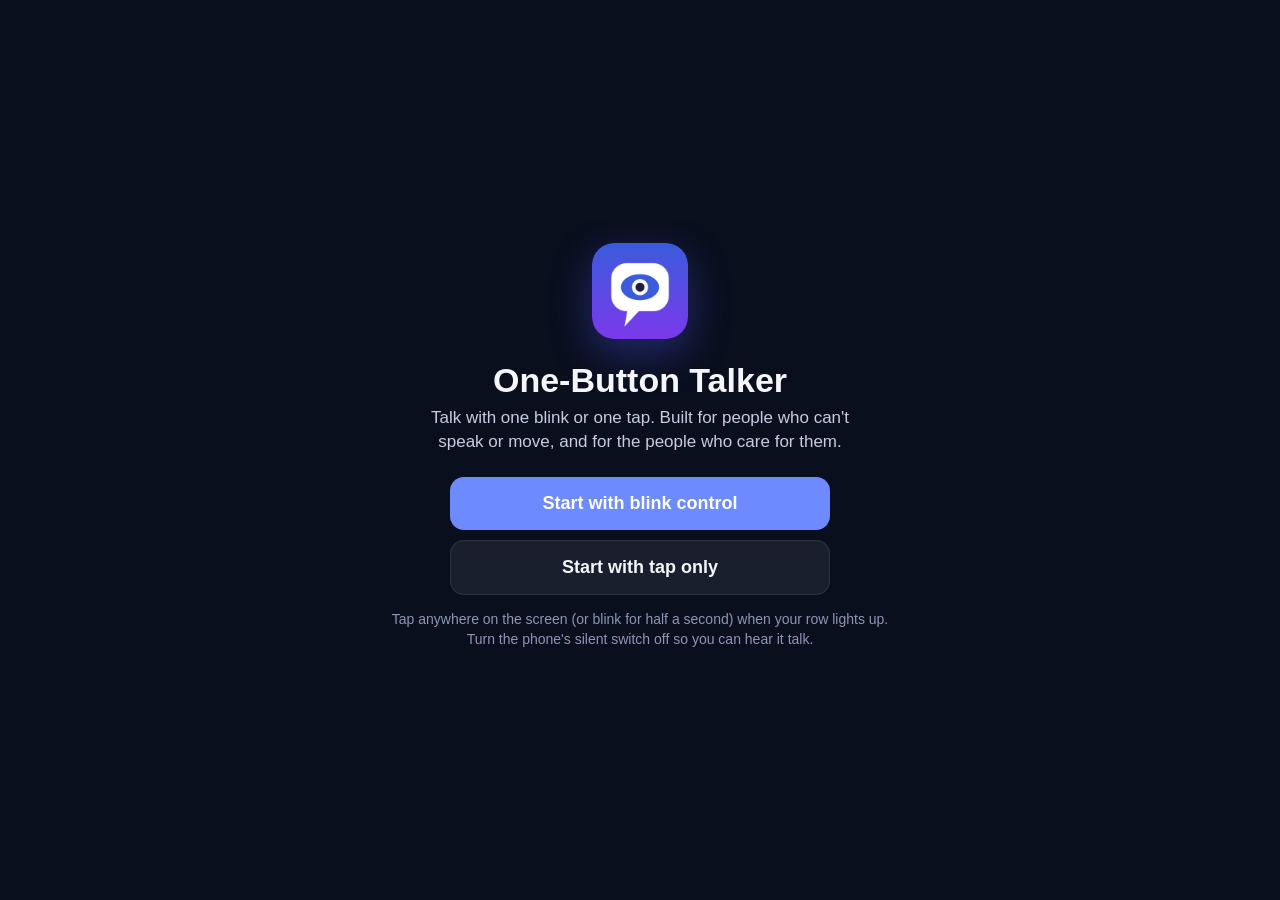
==== index.html @ 69115386 "One-Button Talker: phone/tablet app with blink control and encrypted caregiver link" ====
<!doctype html>
<html lang="en">
<head>
<meta charset="utf-8">
<meta name="viewport" content="width=device-width, initial-scale=1, maximum-scale=1, user-scalable=no, viewport-fit=cover">
<title>One-Button Talker</title>
<meta name="description" content="Talk with one blink or one tap. A free communication app for people who can't speak or move.">
<meta name="theme-color" content="#0a0f1e">
<meta name="apple-mobile-web-app-capable" content="yes">
<meta name="mobile-web-app-capable" content="yes">
<meta name="apple-mobile-web-app-status-bar-style" content="black-translucent">
<meta name="apple-mobile-web-app-title" content="Talker">
<link rel="manifest" href="manifest.webmanifest">
<link rel="apple-touch-icon" href="icons/icon-180.png">
<link rel="icon" href="icons/favicon.png">
<link rel="stylesheet" href="style.css">
</head>
<body>
<div id="app" aria-live="polite">
  <div id="topbar">
    <div id="title"><img src="icons/icon-192.png" alt=""><span id="pagename">Home</span></div>
    <div id="pills">
      <div class="pill" id="linkpill" title="Caregiver link">🔗 <span id="linktext">linked</span></div>
      <div class="pill" id="campill"><span class="dot" id="camdot"></span><video id="video" muted playsinline></video>
        <span id="camtext">camera off</span><span id="eyemeter"><i></i></span></div>
    </div>
  </div>
  <div id="message"><div id="msgtext" class="empty"></div><div id="msgcount"></div><div id="blinkbar"></div></div>
  <div id="grid"></div>
  <div id="footer"><span id="status"></span><span id="speed"></span></div>
</div>

<!-- start screen: a tap is needed before a phone allows sound and the camera -->
<div class="overlay show" id="start">
  <div class="sheet">
    <img src="icons/icon-512.png" alt="">
    <h1>One-Button Talker</h1>
    <p class="tag">Talk with one blink or one tap. Built for people who can't speak or move, and for the people who care for them.</p>
    <div class="btns">
      <button class="btn" id="startcam">Start with blink control</button>
      <button class="btn ghost" id="starttap">Start with tap only</button>
    </div>
    <p class="hint">Tap anywhere on the screen (or blink for half a second) when your row lights up.<br>
      Turn the phone's silent switch off so you can hear it talk.</p>
    <p id="installhint">Tip: tap Share, then <b>Add to Home Screen</b> to install it as an app.</p>
  </div>
</div>

<div class="overlay" id="yesno">
  <div class="q" id="ynq"></div>
  <div class="big"><div class="tile" id="yn-yes">YES</div><div class="tile" id="yn-no">NO</div></div>
  <div class="tile back" id="yn-back">BACK</div>
</div>

<div class="overlay" id="rest">
  <svg class="moon" viewBox="0 0 24 24"><path d="M20 14.5A8 8 0 1 1 9.5 4a6.5 6.5 0 0 0 10.5 10.5z"/></svg>
  <h2>Resting</h2>
  <p>Hold a blink for 1.5 seconds, or tap, to wake up.</p>
  <div id="restbar"><i></i></div>
</div>

<div class="overlay" id="help">
  <div class="sheet">
    <h2>How to use it</h2>
    <p>A highlight moves down the rows. When your row lights up, <b>tap anywhere</b> (or hold a blink for half a second).
       Then do it again when your item lights up.</p>
    <table>
      <tr><td>Tap / blink</td><td>the one button</td></tr>
      <tr><td>HOME</td><td>pages of ready phrases: needs, feelings, pain, people, chat</td></tr>
      <tr><td>KEYBOARD</td><td>spell anything, with word suggestions that learn your words</td></tr>
      <tr><td>I NEED HELP</td><td>alarm sound, red screen and a caregiver alert</td></tr>
      <tr><td>SETTINGS</td><td>speed, voice, talking scan, camera, calibration, caregiver link</td></tr>
      <tr><td>Keyboard keys</td><td>Space = press · H help · C caregiver link · Y yes/no · F fullscreen</td></tr>
    </table>
    <p class="hint">Tap anywhere to close.</p>
  </div>
</div>

<div class="overlay" id="linkview">
  <div class="sheet">
    <h2>Caregiver link</h2>
    <p>Scan this with a family member's or nurse's phone. They'll see what you say, get help alerts, and can ask you yes/no questions. It works anywhere, on Wi-Fi or cellular.</p>
    <div id="qr"></div>
    <div id="linkurl"></div>
    <div class="btns">
      <button class="btn" id="sharelink">Share link</button>
      <button class="btn ghost" id="newlink">New link</button>
    </div>
    <p class="hint">🔒 Messages are end-to-end encrypted. Tap anywhere else to close.</p>
  </div>
</div>

<div class="overlay" id="calib">
  <div class="sheet">
    <h2>Camera calibration</h2>
    <div class="big" id="calibstep">Get ready…</div>
    <svg id="calibring" viewBox="0 0 120 120"><circle class="bg" cx="60" cy="60" r="52"/><circle class="fg" id="calibfg" cx="60" cy="60" r="52"/></svg>
    <div id="calibresult"></div>
    <p class="hint" id="calibhint">Follow the voice. It takes about 20 seconds.</p>
  </div>
</div>

<div id="alarm"><span>HELP NEEDED</span></div>
<div id="banner"><small>MESSAGE FROM YOUR CAREGIVER</small><div id="bannertext"></div></div>

<script src="vendor/qrcode.js"></script>
<script type="module" src="app.js"></script>
<script>
  if ("serviceWorker" in navigator) navigator.serviceWorker.register("sw.js").catch(() => {});
</script>
</body>
</html>
---- style.css ----
:root {
  --bg: #0a0f1e;
  --bg2: #111830;
  --card: rgba(255, 255, 255, 0.065);
  --card-line: rgba(255, 255, 255, 0.09);
  --ink: #f4f6fb;
  --muted: #8d97b5;
  --lit: #ffd23f;
  --lit-ink: #1a1405;
  --accent: #6d8bff;
  --ok: #34d399;
  --warn: #fbbf24;
  --bad: #f87171;
  --alarm: #ef4444;
  --radius: 18px;
  --gap: clamp(6px, 1.2vmin, 12px);
  --tile-font: clamp(14px, 1.2vw + 1.45vh, 30px);
}
* { box-sizing: border-box; -webkit-tap-highlight-color: transparent; }
html, body { height: 100%; margin: 0; }
body {
  background: radial-gradient(1200px 700px at 20% -10%, #1b2550 0%, transparent 60%),
              radial-gradient(900px 600px at 110% 110%, #2a1650 0%, transparent 55%), var(--bg);
  color: var(--ink);
  font-family: -apple-system, BlinkMacSystemFont, "SF Pro Rounded", "SF Pro Display", "Segoe UI", Roboto, sans-serif;
  overflow: hidden; user-select: none; -webkit-user-select: none; touch-action: manipulation;
}
#app {
  position: fixed; inset: 0; display: flex; flex-direction: column;
  padding: calc(env(safe-area-inset-top) + 8px) calc(env(safe-area-inset-right) + 12px)
           calc(env(safe-area-inset-bottom) + 6px) calc(env(safe-area-inset-left) + 12px);
  gap: var(--gap);
}

/* ---------- top bar ---------- */
#topbar { display: flex; align-items: center; justify-content: space-between; gap: 10px; min-height: 40px; }
#title { display: flex; align-items: center; gap: 10px; min-width: 0; flex: 1; }
#title img { width: 30px; height: 30px; border-radius: 8px; }
#pagename { font-weight: 800; font-size: 19px; letter-spacing: .02em; white-space: nowrap;
            overflow: hidden; text-overflow: ellipsis; min-width: 0; }
#pills { display: flex; gap: 8px; align-items: center; flex: none; }
.pill { display: flex; align-items: center; gap: 7px; background: var(--card); border: 1px solid var(--card-line);
        border-radius: 999px; padding: 4px 11px 4px 5px; font-size: 13px; color: var(--muted); white-space: nowrap; }
.pill .dot { width: 9px; height: 9px; border-radius: 50%; background: var(--muted); flex: none; margin-left: 4px; }
#campill video { width: 30px; height: 30px; border-radius: 50%; object-fit: cover; transform: scaleX(-1);
                 background: #000; display: none; }
#campill.on video { display: block; }
#campill.on .dot { display: none; }
#eyemeter { width: 34px; height: 6px; border-radius: 3px; background: rgba(255,255,255,.1); overflow: hidden; display: none; }
#eyemeter i { display: block; height: 100%; width: 0%; background: var(--ok); transition: width .08s linear; }
#campill.on #eyemeter { display: block; }
#linkpill { display: none; padding: 4px 11px; }
#linkpill.show { display: flex; }

/* ---------- message bar ---------- */
#message { position: relative; background: linear-gradient(180deg, rgba(255,255,255,.09), rgba(255,255,255,.05));
           border: 1px solid var(--card-line); border-radius: var(--radius);
           min-height: clamp(54px, 9vh, 92px); display: flex; align-items: center; padding: 8px 18px; overflow: hidden; }
#msgtext { font-size: clamp(20px, 1.6vw + 2.3vh, 40px); font-weight: 750; line-height: 1.15;
           display: -webkit-box; -webkit-line-clamp: 2; -webkit-box-orient: vertical; overflow: hidden; word-break: break-word; }
#msgtext.empty { color: var(--muted); font-weight: 600; }
.caret { display: inline-block; width: 3px; height: 1em; background: var(--lit); vertical-align: -0.12em;
         margin-left: 3px; animation: caret 1s steps(1) infinite; }
@keyframes caret { 50% { opacity: 0; } }
#msgcount { position: absolute; right: 14px; top: 8px; font-size: 12px; color: var(--muted); }
#blinkbar { position: absolute; left: 0; bottom: 0; height: 5px; width: 0; background: var(--lit);
            border-radius: 0 3px 3px 0; transition: width .05s linear; }

/* ---------- grid ---------- */
#grid { flex: 1; display: flex; flex-direction: column; gap: var(--gap); min-height: 0; }
.row { flex: 1; display: flex; gap: var(--gap); min-height: 0; transition: opacity .2s;
       container-type: inline-size; --n: 3; }
.row.dim { opacity: .28; }
.row.quick { flex: .8; }
.row.control .tile { font-size: min(var(--tile-font), calc(100cqw / var(--n) * 0.155)); }
.row.letters .tile { font-size: min(calc(var(--tile-font) * 1.15), calc(100cqw / var(--n) * 0.5)); }
.tile {
  flex: 1; min-width: 0; position: relative; display: flex; flex-direction: column; align-items: center; justify-content: center;
  gap: 4px; text-align: center; padding: 4px 6px; border-radius: var(--radius);
  background: var(--card); border: 1px solid var(--card-line); color: var(--ink);
  font-weight: 750; line-height: 1.12; letter-spacing: .01em;
  /* text shrinks to fit the tile's width, so words never get split */
  font-size: min(var(--tile-font), calc(100cqw / var(--n) * 0.19));
  word-break: normal; overflow-wrap: anywhere; hyphens: none;
  transition: transform .14s ease, background .14s ease, box-shadow .14s ease, color .14s ease;
  overflow: hidden;
}
.tile svg { width: 1.45em; height: 1.45em; flex: none; stroke: currentColor; fill: none; stroke-width: 2;
            stroke-linecap: round; stroke-linejoin: round; opacity: .95; }
.tile .lbl { overflow: hidden; display: -webkit-box; -webkit-line-clamp: 3; -webkit-box-orient: vertical; }
.tile.menu { font-size: min(calc(var(--tile-font) * 1.05), calc(100cqw / var(--n) * 0.16)); gap: 6px; }
.tile.menu svg { width: 1.9em; height: 1.9em; }
.tile.lit { background: var(--lit) !important; color: var(--lit-ink) !important; transform: scale(1.02);
            box-shadow: 0 0 0 3px rgba(255,210,63,.35), 0 10px 30px rgba(255,210,63,.25); border-color: transparent; }
.tile.quick { background: rgba(52, 211, 153, .14); border-color: rgba(52, 211, 153, .25); }
#grid .tile.urgent { background: rgba(239, 68, 68, .24); border-color: rgba(239, 68, 68, .5); }
.tile.control, .tile.nav, .tile.back { background: rgba(109, 139, 255, .13); border-color: rgba(109, 139, 255, .25); }
.tile.suggest { background: rgba(109, 139, 255, .2); border-color: rgba(109, 139, 255, .35); }
.tile.history { background: rgba(251, 191, 36, .13); border-color: rgba(251, 191, 36, .28); }
.tile.setting { background: rgba(255,255,255,.07); }
/* page colors */
.tile.c-KEYBOARD { color: #a9bcff; } .tile.c-NEEDS { color: #6ee7b7; } .tile.c-FEELINGS { color: #fcd34d; }
.tile.c-PAIN { color: #fca5a5; } .tile.c-PEOPLE { color: #c4b5fd; } .tile.c-CHAT { color: #67e8f9; }
.tile.c-YESNO { color: #d9f99d; } .tile.c-SETTINGS { color: #cbd5e1; } .tile.c-REST { color: #a5b4fc; }
.p-NEEDS .tile.phrase { background: rgba(110, 231, 183, .11); border-color: rgba(110, 231, 183, .2); }
.p-FEELINGS .tile.phrase { background: rgba(252, 211, 77, .1); border-color: rgba(252, 211, 77, .2); }
.p-PAIN .tile.phrase { background: rgba(252, 165, 165, .11); border-color: rgba(252, 165, 165, .22); }
.p-PEOPLE .tile.phrase { background: rgba(196, 181, 253, .11); border-color: rgba(196, 181, 253, .22); }
.p-CHAT .tile.phrase { background: rgba(103, 232, 249, .1); border-color: rgba(103, 232, 249, .2); }

/* ---------- footer ---------- */
#footer { display: flex; justify-content: space-between; gap: 10px; color: var(--muted); font-size: 13px;
          min-height: 18px; white-space: nowrap; overflow: hidden; }
#status { overflow: hidden; text-overflow: ellipsis; }

/* ---------- overlays ---------- */
.overlay { position: fixed; inset: 0; display: none; z-index: 20;
           padding: calc(env(safe-area-inset-top) + 14px) 16px calc(env(safe-area-inset-bottom) + 14px); }
.overlay.show { display: flex; }
.sheet { margin: auto; max-width: 640px; width: 100%; max-height: 100%; overflow: auto; text-align: center;
         background: #141c36; border: 1px solid var(--card-line); border-radius: 24px; padding: 22px; }
.sheet h2 { margin: 4px 0 12px; font-size: 24px; }
.sheet p { color: #c7cde0; line-height: 1.45; margin: 8px 0; }
.sheet .hint { color: var(--muted); font-size: 14px; margin-top: 14px; }
.btn { font: inherit; font-weight: 700; border: 0; border-radius: 14px; padding: 13px 18px; cursor: pointer;
       background: var(--accent); color: #fff; }
.btn.ghost { background: var(--card); color: var(--ink); border: 1px solid var(--card-line); }
.btns { display: flex; gap: 10px; justify-content: center; flex-wrap: wrap; margin-top: 14px; }

/* yes / no */
#yesno { background: var(--bg); flex-direction: column; gap: var(--gap); }
#yesno .q { background: rgba(167, 139, 250, .18); border: 1px solid rgba(167,139,250,.35); border-radius: var(--radius);
            padding: 14px; text-align: center; font-size: clamp(22px, 2vw + 2.5vh, 44px); font-weight: 800; display: none; }
#yesno.asked .q { display: block; }
#yesno .big { flex: 1; display: flex; gap: var(--gap); min-height: 0; container-type: inline-size; }
#yesno .big .tile { font-size: min(clamp(48px, 7vw + 6vh, 150px), 16cqw); font-weight: 900; }
#yn-yes { background: rgba(52, 211, 153, .25); } #yn-no { background: rgba(248, 113, 113, .25); }
#yn-back { flex: none; height: clamp(54px, 10vh, 90px); font-size: clamp(20px, 3vh, 30px); }

/* rest */
#rest { background: rgba(5, 8, 18, .93); align-items: center; justify-content: center; flex-direction: column; gap: 14px; }
#rest .moon { width: 64px; height: 64px; stroke: #a5b4fc; fill: none; stroke-width: 1.6; }
#rest h2 { margin: 0; font-size: 34px; }
#rest p { margin: 0; color: var(--muted); font-size: 18px; text-align: center; }
#restbar { width: min(360px, 70vw); height: 8px; border-radius: 4px; background: rgba(255,255,255,.1); overflow: hidden; }
#restbar i { display: block; height: 100%; width: 0; background: var(--lit); }

/* alarm + banner */
#alarm { position: fixed; inset: 0; pointer-events: none; z-index: 30; display: none;
         border: 14px solid var(--alarm); animation: flash .6s steps(1) infinite; }
#alarm.show { display: block; }
#alarm span { position: absolute; top: 12px; left: 50%; transform: translateX(-50%); background: var(--alarm); color: #fff;
              font-weight: 900; font-size: 26px; padding: 8px 22px; border-radius: 12px; white-space: nowrap; }
@keyframes flash { 50% { opacity: 0; } }
#banner { position: fixed; left: 50%; top: 50%; transform: translate(-50%, -50%) scale(.96); z-index: 25;
          width: min(680px, 92vw); background: linear-gradient(135deg, #7c3aed, #4f46e5); border-radius: 22px;
          padding: 18px 22px 22px; text-align: center; box-shadow: 0 20px 60px rgba(0,0,0,.5);
          opacity: 0; pointer-events: none; transition: opacity .25s, transform .25s; }
#banner.show { opacity: 1; transform: translate(-50%, -50%) scale(1); }
#banner small { display: block; letter-spacing: .12em; font-size: 12px; font-weight: 800; color: #ddd6fe; margin-bottom: 6px; }
#banner div { font-size: clamp(22px, 2vw + 2vh, 40px); font-weight: 800; }

/* start screen */
#start { background: var(--bg); align-items: center; justify-content: center; }
#start .sheet { background: transparent; border: 0; }
#start img { width: 96px; height: 96px; border-radius: 22px; box-shadow: 0 14px 40px rgba(80, 90, 255, .35); }
#start h1 { font-size: 34px; margin: 18px 0 6px; }
#start .tag { color: #c7cde0; font-size: 17px; margin: 0 auto 22px; max-width: 460px; }
#start .btn { width: min(380px, 90vw); font-size: 18px; padding: 16px; }
#start .btns { flex-direction: column; align-items: center; }
#installhint { display: none; color: var(--muted); font-size: 14px; margin-top: 18px; }

/* calibration */
#calib .big { font-size: clamp(24px, 3vh + 1vw, 38px); font-weight: 800; margin: 10px 0; }
#calibring { width: 120px; height: 120px; margin: 10px auto; }
#calibring circle { fill: none; stroke-width: 10; }
#calibring .bg { stroke: rgba(255,255,255,.1); }
#calibring .fg { stroke: var(--lit); stroke-linecap: round; transform: rotate(-90deg); transform-origin: 50% 50%;
                 stroke-dasharray: 327; stroke-dashoffset: 327; }
#calibtable { margin: 10px auto; border-collapse: collapse; }
#calibtable td { padding: 4px 12px; text-align: left; }

/* link / qr */
#qr { background: #fff; border-radius: 16px; padding: 12px; display: inline-block; margin: 6px auto; }
#qr svg { display: block; width: min(260px, 60vw); height: auto; }
#linkurl { font-size: 12px; color: var(--muted); word-break: break-all; margin: 6px 0; user-select: text; -webkit-user-select: text; }

/* help */
#help table { margin: 6px auto; border-collapse: collapse; text-align: left; }
#help td { padding: 5px 10px; vertical-align: top; }
#help td:first-child { color: var(--lit); font-weight: 800; white-space: nowrap; }

@media (orientation: portrait) {
  :root { --tile-font: clamp(13px, 1.9vw + 1vh, 26px); }
}
@media (max-width: 560px) {
  #linktext { display: none; }
  #pagename { font-size: 17px; }
  #camtext { max-width: 96px; overflow: hidden; text-overflow: ellipsis; }
  #title img { width: 26px; height: 26px; }
}
@media (max-height: 500px) {
  #footer { display: none; }
  #topbar { min-height: 30px; }
}
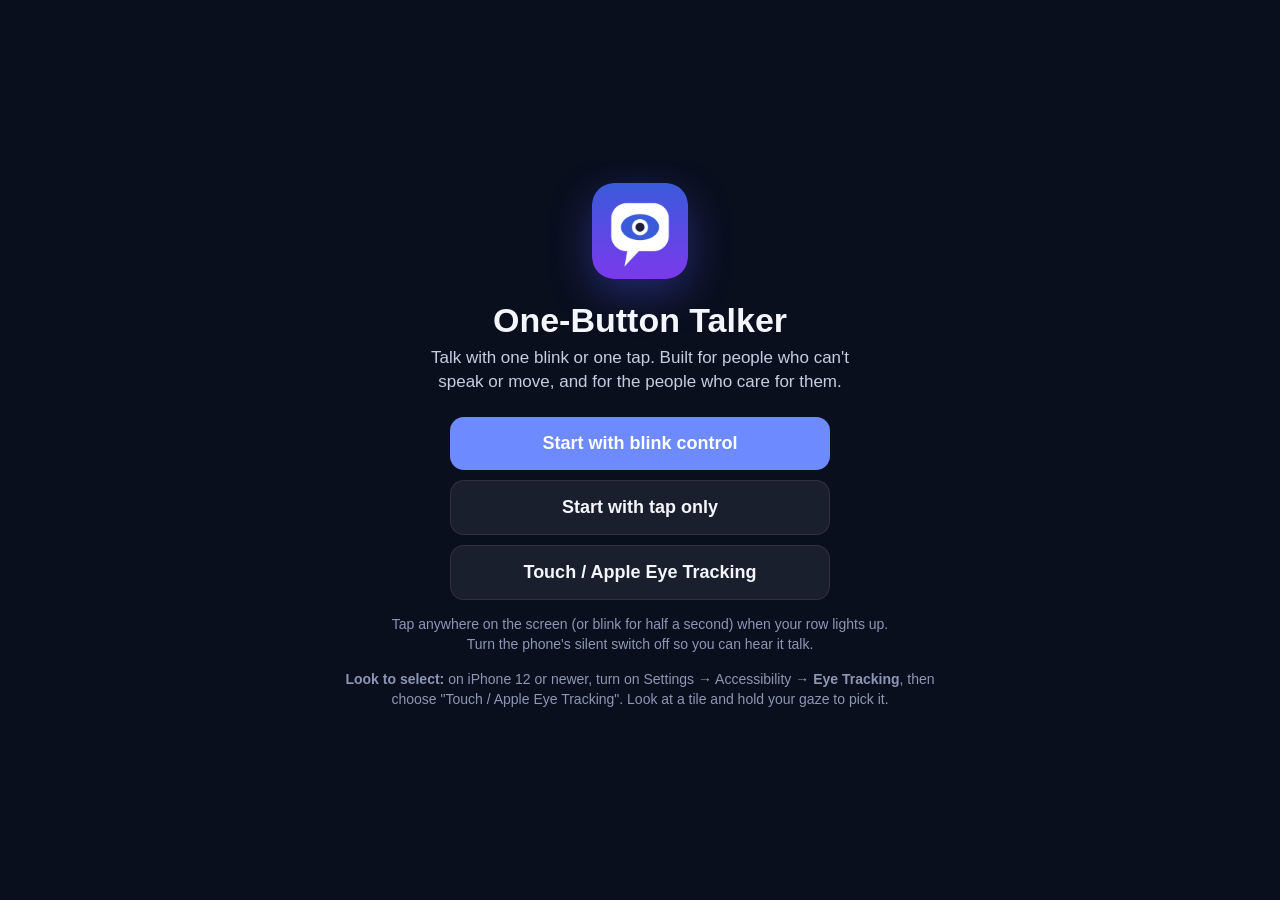
==== commit 94bf6409: "Add touch / eye-gaze mode: pick tiles directly with Apple Eye Tracking" ====
--- a/index.html
+++ b/index.html
@@ -39,9 +39,12 @@
     <div class="btns">
       <button class="btn" id="startcam">Start with blink control</button>
       <button class="btn ghost" id="starttap">Start with tap only</button>
+      <button class="btn ghost" id="startgaze">Touch / Apple Eye Tracking</button>
     </div>
     <p class="hint">Tap anywhere on the screen (or blink for half a second) when your row lights up.<br>
       Turn the phone's silent switch off so you can hear it talk.</p>
+    <p class="hint"><b>Look to select:</b> on iPhone 12 or newer, turn on Settings → Accessibility → <b>Eye Tracking</b>,
+      then choose "Touch / Apple Eye Tracking". Look at a tile and hold your gaze to pick it.</p>
     <p id="installhint">Tip: tap Share, then <b>Add to Home Screen</b> to install it as an app.</p>
   </div>
 </div>
@@ -70,6 +73,7 @@
       <tr><td>KEYBOARD</td><td>spell anything, with word suggestions that learn your words</td></tr>
       <tr><td>I NEED HELP</td><td>alarm sound, red screen and a caregiver alert</td></tr>
       <tr><td>SETTINGS</td><td>speed, voice, talking scan, camera, calibration, caregiver link</td></tr>
+      <tr><td>Touch / eye gaze</td><td>SETTINGS → MODE switches to picking tiles directly. With Apple's Eye Tracking on, look at a tile and hold your gaze to pick it.</td></tr>
       <tr><td>Keyboard keys</td><td>Space = press · H help · C caregiver link · Y yes/no · F fullscreen</td></tr>
     </table>
     <p class="hint">Tap anywhere to close.</p>
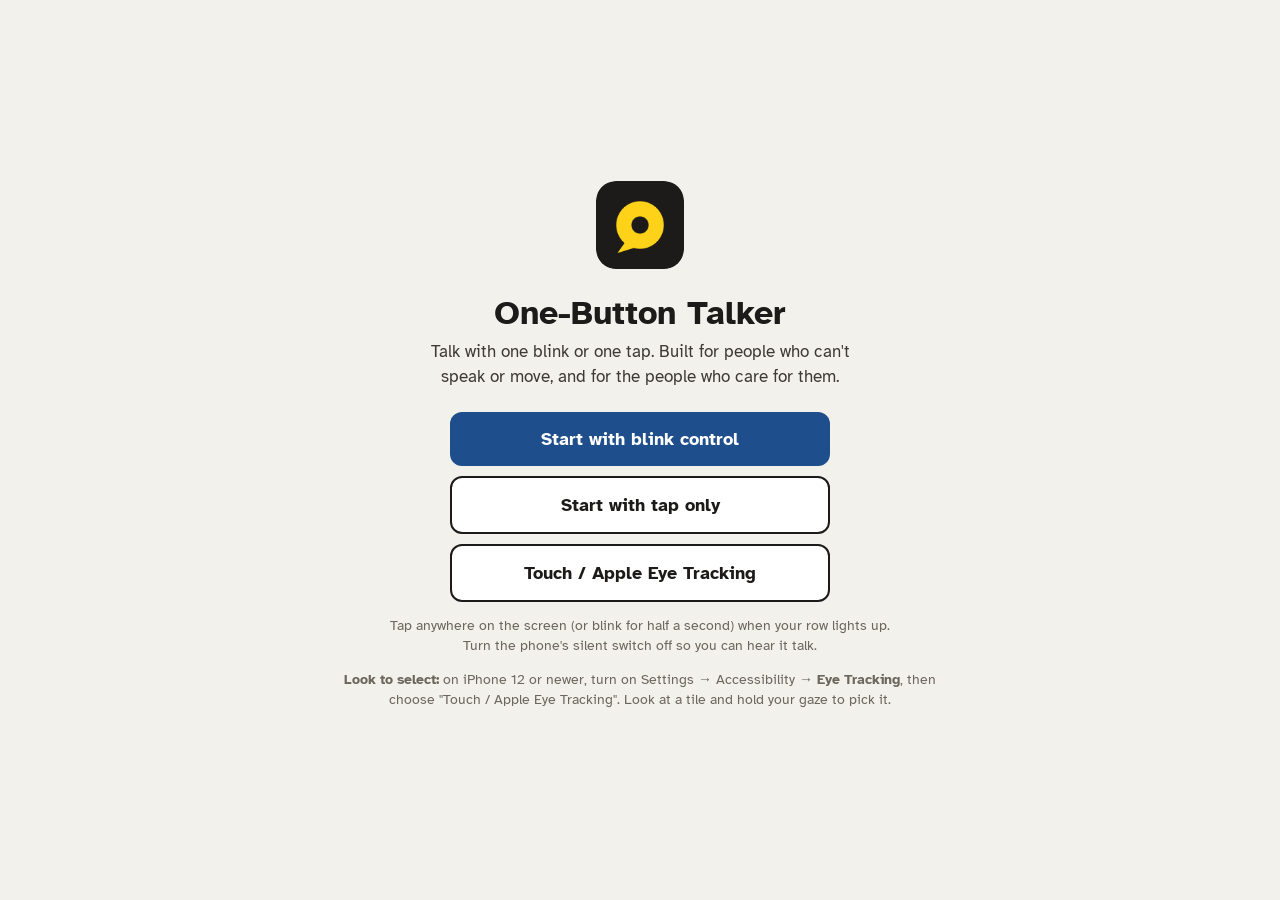
==== commit abc64420: "New look: calm high-contrast theme, Atkinson Hyperlegible font, new icon" ====
--- a/index.html
+++ b/index.html
@@ -5,14 +5,17 @@
 <meta name="viewport" content="width=device-width, initial-scale=1, maximum-scale=1, user-scalable=no, viewport-fit=cover">
 <title>One-Button Talker</title>
 <meta name="description" content="Talk with one blink or one tap. A free communication app for people who can't speak or move.">
-<meta name="theme-color" content="#0a0f1e">
+<meta name="theme-color" content="#f3f1ec">
 <meta name="apple-mobile-web-app-capable" content="yes">
 <meta name="mobile-web-app-capable" content="yes">
-<meta name="apple-mobile-web-app-status-bar-style" content="black-translucent">
+<meta name="apple-mobile-web-app-status-bar-style" content="default">
 <meta name="apple-mobile-web-app-title" content="Talker">
 <link rel="manifest" href="manifest.webmanifest">
 <link rel="apple-touch-icon" href="icons/icon-180.png">
 <link rel="icon" href="icons/favicon.png">
+<link rel="preconnect" href="https://fonts.googleapis.com">
+<link rel="preconnect" href="https://fonts.gstatic.com" crossorigin>
+<link rel="stylesheet" href="https://fonts.googleapis.com/css2?family=Atkinson+Hyperlegible:wght@400;700&display=swap">
 <link rel="stylesheet" href="style.css">
 </head>
 <body>
@@ -20,7 +23,7 @@
   <div id="topbar">
     <div id="title"><img src="icons/icon-192.png" alt=""><span id="pagename">Home</span></div>
     <div id="pills">
-      <div class="pill" id="linkpill" title="Caregiver link">🔗 <span id="linktext">linked</span></div>
+      <div class="pill" id="linkpill" title="Caregiver link"><span class="dot" style="background:var(--ok)"></span><span id="linktext">linked</span></div>
       <div class="pill" id="campill"><span class="dot" id="camdot"></span><video id="video" muted playsinline></video>
         <span id="camtext">camera off</span><span id="eyemeter"><i></i></span></div>
     </div>
@@ -90,7 +93,7 @@
       <button class="btn" id="sharelink">Share link</button>
       <button class="btn ghost" id="newlink">New link</button>
     </div>
-    <p class="hint">🔒 Messages are end-to-end encrypted. Tap anywhere else to close.</p>
+    <p class="hint">Messages are end-to-end encrypted. Tap anywhere else to close.</p>
   </div>
 </div>
 
@@ -104,6 +107,17 @@
   </div>
 </div>
 
+<div class="overlay" id="editor">
+  <div class="sheet">
+    <h2>My Phrases</h2>
+    <p>Type one phrase per line, like CALL MAYA or PUT ON THE COOKING SHOW.</p>
+    <textarea id="phrasebox" rows="8"></textarea>
+    <div class="btns">
+      <button class="btn" id="savephrases">Save</button>
+      <button class="btn ghost" id="cancelphrases">Cancel</button>
+    </div>
+  </div>
+</div>
 <div id="alarm"><span>HELP NEEDED</span></div>
 <div id="banner"><small>MESSAGE FROM YOUR CAREGIVER</small><div id="bannertext"></div></div>
 
--- a/style.css
+++ b/style.css
@@ -1,28 +1,29 @@
 :root {
-  --bg: #0a0f1e;
-  --bg2: #111830;
-  --card: rgba(255, 255, 255, 0.065);
-  --card-line: rgba(255, 255, 255, 0.09);
-  --ink: #f4f6fb;
-  --muted: #8d97b5;
-  --lit: #ffd23f;
-  --lit-ink: #1a1405;
-  --accent: #6d8bff;
-  --ok: #34d399;
-  --warn: #fbbf24;
-  --bad: #f87171;
-  --alarm: #ef4444;
-  --radius: 18px;
+  /* calm, high-contrast "paper" theme: easy to read from a hospital bed, day or night */
+  --bg: #f3f1ec;
+  --surface: #ffffff;
+  --line: #d6d1c7;
+  --ink: #1c1b19;
+  --muted: #6b665e;
+  --lit: #ffd21a;
+  --lit-ink: #1c1b19;
+  --accent: #1f4e8c;
+  --ok: #2f7d4f;
+  --warn: #b7791f;
+  --bad: #b3261e;
+  --alarm: #d0261c;
+  --card: var(--surface);
+  --card-line: var(--line);
+  --radius: 14px;
   --gap: clamp(6px, 1.2vmin, 12px);
   --tile-font: clamp(14px, 1.2vw + 1.45vh, 30px);
 }
 * { box-sizing: border-box; -webkit-tap-highlight-color: transparent; }
 html, body { height: 100%; margin: 0; }
 body {
-  background: radial-gradient(1200px 700px at 20% -10%, #1b2550 0%, transparent 60%),
-              radial-gradient(900px 600px at 110% 110%, #2a1650 0%, transparent 55%), var(--bg);
+  background: var(--bg);
   color: var(--ink);
-  font-family: -apple-system, BlinkMacSystemFont, "SF Pro Rounded", "SF Pro Display", "Segoe UI", Roboto, sans-serif;
+  font-family: "Atkinson Hyperlegible", -apple-system, BlinkMacSystemFont, "Segoe UI", Roboto, sans-serif;
   overflow: hidden; user-select: none; -webkit-user-select: none; touch-action: manipulation;
 }
 #app {
@@ -35,78 +36,83 @@
 /* ---------- top bar ---------- */
 #topbar { display: flex; align-items: center; justify-content: space-between; gap: 10px; min-height: 40px; }
 #title { display: flex; align-items: center; gap: 10px; min-width: 0; flex: 1; }
-#title img { width: 30px; height: 30px; border-radius: 8px; }
-#pagename { font-weight: 800; font-size: 19px; letter-spacing: .02em; white-space: nowrap;
+#title img { width: 30px; height: 30px; border-radius: 7px; }
+#pagename { font-weight: 700; font-size: 19px; white-space: nowrap;
             overflow: hidden; text-overflow: ellipsis; min-width: 0; }
 #pills { display: flex; gap: 8px; align-items: center; flex: none; }
-.pill { display: flex; align-items: center; gap: 7px; background: var(--card); border: 1px solid var(--card-line);
+.pill { display: flex; align-items: center; gap: 7px; background: var(--surface); border: 1.5px solid var(--line);
         border-radius: 999px; padding: 4px 11px 4px 5px; font-size: 13px; color: var(--muted); white-space: nowrap; }
 .pill .dot { width: 9px; height: 9px; border-radius: 50%; background: var(--muted); flex: none; margin-left: 4px; }
 #campill video { width: 30px; height: 30px; border-radius: 50%; object-fit: cover; transform: scaleX(-1);
                  background: #000; display: none; }
 #campill.on video { display: block; }
 #campill.on .dot { display: none; }
-#eyemeter { width: 34px; height: 6px; border-radius: 3px; background: rgba(255,255,255,.1); overflow: hidden; display: none; }
+#eyemeter { width: 34px; height: 6px; border-radius: 3px; background: rgba(0,0,0,.1); overflow: hidden; display: none; }
 #eyemeter i { display: block; height: 100%; width: 0%; background: var(--ok); transition: width .08s linear; }
 #campill.on #eyemeter { display: block; }
 #linkpill { display: none; padding: 4px 11px; }
 #linkpill.show { display: flex; }
 
 /* ---------- message bar ---------- */
-#message { position: relative; background: linear-gradient(180deg, rgba(255,255,255,.09), rgba(255,255,255,.05));
-           border: 1px solid var(--card-line); border-radius: var(--radius);
+#message { position: relative; background: var(--surface);
+           border: 2px solid var(--ink); border-radius: var(--radius);
            min-height: clamp(54px, 9vh, 92px); display: flex; align-items: center; padding: 8px 18px; overflow: hidden; }
-#msgtext { font-size: clamp(20px, 1.6vw + 2.3vh, 40px); font-weight: 750; line-height: 1.15;
+#msgtext { font-size: clamp(20px, 1.6vw + 2.3vh, 40px); font-weight: 700; line-height: 1.15;
            display: -webkit-box; -webkit-line-clamp: 2; -webkit-box-orient: vertical; overflow: hidden; word-break: break-word; }
-#msgtext.empty { color: var(--muted); font-weight: 600; }
-.caret { display: inline-block; width: 3px; height: 1em; background: var(--lit); vertical-align: -0.12em;
+#msgtext.empty { color: var(--muted); font-weight: 400; }
+.caret { display: inline-block; width: 3px; height: 1em; background: var(--ink); vertical-align: -0.12em;
          margin-left: 3px; animation: caret 1s steps(1) infinite; }
 @keyframes caret { 50% { opacity: 0; } }
 #msgcount { position: absolute; right: 14px; top: 8px; font-size: 12px; color: var(--muted); }
-#blinkbar { position: absolute; left: 0; bottom: 0; height: 5px; width: 0; background: var(--lit);
+#blinkbar { position: absolute; left: 0; bottom: 0; height: 6px; width: 0; background: var(--accent);
             border-radius: 0 3px 3px 0; transition: width .05s linear; }
 
 /* ---------- grid ---------- */
 #grid { flex: 1; display: flex; flex-direction: column; gap: var(--gap); min-height: 0; }
 .row { flex: 1; display: flex; gap: var(--gap); min-height: 0; transition: opacity .2s;
        container-type: inline-size; --n: 3; }
-.row.dim { opacity: .28; }
+.row.dim { opacity: .35; }
 .row.quick { flex: .8; }
 .row.control .tile { font-size: min(var(--tile-font), calc(100cqw / var(--n) * 0.155)); }
+.row.scale { flex: .85; }
+.row.scale .tile { font-size: min(calc(var(--tile-font) * 1.1), calc(100cqw / var(--n) * 0.5)); font-weight: 850;
+                   white-space: nowrap; overflow-wrap: normal; padding: 2px;
+                   background: hsl(var(--hue, 0), 60%, 92%); border-color: hsl(var(--hue, 0), 55%, 42%); }
 .row.letters .tile { font-size: min(calc(var(--tile-font) * 1.15), calc(100cqw / var(--n) * 0.5)); }
 .tile {
   flex: 1; min-width: 0; position: relative; display: flex; flex-direction: column; align-items: center; justify-content: center;
   gap: 4px; text-align: center; padding: 4px 6px; border-radius: var(--radius);
-  background: var(--card); border: 1px solid var(--card-line); color: var(--ink);
-  font-weight: 750; line-height: 1.12; letter-spacing: .01em;
+  background: var(--surface); border: 2px solid var(--line); color: var(--ink);
+  font-weight: 700; line-height: 1.12;
   /* text shrinks to fit the tile's width, so words never get split */
   font-size: min(var(--tile-font), calc(100cqw / var(--n) * 0.19));
   word-break: normal; overflow-wrap: anywhere; hyphens: none;
-  transition: transform .14s ease, background .14s ease, box-shadow .14s ease, color .14s ease;
+  transition: background .1s ease, border-color .1s ease;
   overflow: hidden;
 }
 .tile svg { width: 1.45em; height: 1.45em; flex: none; stroke: currentColor; fill: none; stroke-width: 2;
-            stroke-linecap: round; stroke-linejoin: round; opacity: .95; }
+            stroke-linecap: round; stroke-linejoin: round; }
 .tile .lbl { overflow: hidden; display: -webkit-box; -webkit-line-clamp: 3; -webkit-box-orient: vertical; }
 .tile.menu { font-size: min(calc(var(--tile-font) * 1.05), calc(100cqw / var(--n) * 0.16)); gap: 6px; }
 .tile.menu svg { width: 1.9em; height: 1.9em; }
-.tile.lit { background: var(--lit) !important; color: var(--lit-ink) !important; transform: scale(1.02);
-            box-shadow: 0 0 0 3px rgba(255,210,63,.35), 0 10px 30px rgba(255,210,63,.25); border-color: transparent; }
-.tile.quick { background: rgba(52, 211, 153, .14); border-color: rgba(52, 211, 153, .25); }
-#grid .tile.urgent { background: rgba(239, 68, 68, .24); border-color: rgba(239, 68, 68, .5); }
-.tile.control, .tile.nav, .tile.back { background: rgba(109, 139, 255, .13); border-color: rgba(109, 139, 255, .25); }
-.tile.suggest { background: rgba(109, 139, 255, .2); border-color: rgba(109, 139, 255, .35); }
-.tile.history { background: rgba(251, 191, 36, .13); border-color: rgba(251, 191, 36, .28); }
-.tile.setting { background: rgba(255,255,255,.07); }
-/* page colors */
-.tile.c-KEYBOARD { color: #a9bcff; } .tile.c-NEEDS { color: #6ee7b7; } .tile.c-FEELINGS { color: #fcd34d; }
-.tile.c-PAIN { color: #fca5a5; } .tile.c-PEOPLE { color: #c4b5fd; } .tile.c-CHAT { color: #67e8f9; }
-.tile.c-YESNO { color: #d9f99d; } .tile.c-SETTINGS { color: #cbd5e1; } .tile.c-REST { color: #a5b4fc; }
-.p-NEEDS .tile.phrase { background: rgba(110, 231, 183, .11); border-color: rgba(110, 231, 183, .2); }
-.p-FEELINGS .tile.phrase { background: rgba(252, 211, 77, .1); border-color: rgba(252, 211, 77, .2); }
-.p-PAIN .tile.phrase { background: rgba(252, 165, 165, .11); border-color: rgba(252, 165, 165, .22); }
-.p-PEOPLE .tile.phrase { background: rgba(196, 181, 253, .11); border-color: rgba(196, 181, 253, .22); }
-.p-CHAT .tile.phrase { background: rgba(103, 232, 249, .1); border-color: rgba(103, 232, 249, .2); }
+.tile.lit { background: var(--lit) !important; color: var(--lit-ink) !important;
+            border: 4px solid var(--ink) !important; }
+.tile.lit svg { stroke: var(--ink) !important; }
+.tile.quick { background: #eaf1ec; border-color: #9fbfa9; }
+#grid .tile.urgent { background: #fbe6e3; border-color: var(--alarm); color: #8e1b13; }
+.tile.control, .tile.nav, .tile.back { background: #e9edf3; border-color: #a9b6c9; }
+.tile.suggest { background: #e4eaf4; border-color: #8ea3c4; }
+.tile.history { background: #f6efdd; border-color: #d2bd8a; }
+.tile.setting { background: var(--surface); }
+/* page colors: words stay black for contrast, only the icon carries the color */
+.tile.c-KEYBOARD svg { stroke: #1f4e8c; } .tile.c-NEEDS svg { stroke: #2f7d4f; } .tile.c-FEELINGS svg { stroke: #a8690f; }
+.tile.c-PAIN svg { stroke: #b3261e; } .tile.c-PEOPLE svg { stroke: #6b4fa0; } .tile.c-CHAT svg { stroke: #1b6f80; }
+.tile.c-YESNO svg { stroke: #4d6b1f; } .tile.c-SETTINGS svg { stroke: #6b665e; } .tile.c-REST svg { stroke: #3d4f7a; }
+.p-NEEDS .tile.phrase { border-left: 8px solid #2f7d4f; }
+.p-FEELINGS .tile.phrase { border-left: 8px solid #a8690f; }
+.p-PAIN .tile.phrase { border-left: 8px solid #b3261e; }
+.p-PEOPLE .tile.phrase { border-left: 8px solid #6b4fa0; }
+.p-CHAT .tile.phrase { border-left: 8px solid #1b6f80; }
 
 /* ---------- footer ---------- */
 #footer { display: flex; justify-content: space-between; gap: 10px; color: var(--muted); font-size: 13px;
@@ -118,31 +124,32 @@
            padding: calc(env(safe-area-inset-top) + 14px) 16px calc(env(safe-area-inset-bottom) + 14px); }
 .overlay.show { display: flex; }
 .sheet { margin: auto; max-width: 640px; width: 100%; max-height: 100%; overflow: auto; text-align: center;
-         background: #141c36; border: 1px solid var(--card-line); border-radius: 24px; padding: 22px; }
+         background: var(--surface); border: 1.5px solid var(--line); border-radius: 18px; padding: 22px;
+         box-shadow: 0 10px 40px rgba(0,0,0,.12); }
 .sheet h2 { margin: 4px 0 12px; font-size: 24px; }
-.sheet p { color: #c7cde0; line-height: 1.45; margin: 8px 0; }
+.sheet p { color: #3d3a35; line-height: 1.45; margin: 8px 0; }
 .sheet .hint { color: var(--muted); font-size: 14px; margin-top: 14px; }
-.btn { font: inherit; font-weight: 700; border: 0; border-radius: 14px; padding: 13px 18px; cursor: pointer;
+.btn { font: inherit; font-weight: 700; border: 0; border-radius: 12px; padding: 13px 18px; cursor: pointer;
        background: var(--accent); color: #fff; }
-.btn.ghost { background: var(--card); color: var(--ink); border: 1px solid var(--card-line); }
+.btn.ghost { background: var(--surface); color: var(--ink); border: 2px solid var(--ink); }
 .btns { display: flex; gap: 10px; justify-content: center; flex-wrap: wrap; margin-top: 14px; }
 
 /* yes / no */
 #yesno { background: var(--bg); flex-direction: column; gap: var(--gap); }
-#yesno .q { background: rgba(167, 139, 250, .18); border: 1px solid rgba(167,139,250,.35); border-radius: var(--radius);
+#yesno .q { background: var(--surface); border: 2px solid var(--ink); border-radius: var(--radius);
             padding: 14px; text-align: center; font-size: clamp(22px, 2vw + 2.5vh, 44px); font-weight: 800; display: none; }
 #yesno.asked .q { display: block; }
 #yesno .big { flex: 1; display: flex; gap: var(--gap); min-height: 0; container-type: inline-size; }
-#yesno .big .tile { font-size: min(clamp(48px, 7vw + 6vh, 150px), 16cqw); font-weight: 900; }
-#yn-yes { background: rgba(52, 211, 153, .25); } #yn-no { background: rgba(248, 113, 113, .25); }
+#yesno .big .tile { font-size: min(clamp(48px, 7vw + 6vh, 150px), 16cqw); font-weight: 700; }
+#yn-yes { background: #e3f0e7; border-color: var(--ok); } #yn-no { background: #fbe6e3; border-color: var(--bad); }
 #yn-back { flex: none; height: clamp(54px, 10vh, 90px); font-size: clamp(20px, 3vh, 30px); }
 
 /* rest */
-#rest { background: rgba(5, 8, 18, .93); align-items: center; justify-content: center; flex-direction: column; gap: 14px; }
-#rest .moon { width: 64px; height: 64px; stroke: #a5b4fc; fill: none; stroke-width: 1.6; }
+#rest { background: rgba(28, 27, 25, .96); color: #f3f1ec; align-items: center; justify-content: center; flex-direction: column; gap: 14px; }
+#rest .moon { width: 64px; height: 64px; stroke: var(--lit); fill: none; stroke-width: 1.6; }
 #rest h2 { margin: 0; font-size: 34px; }
-#rest p { margin: 0; color: var(--muted); font-size: 18px; text-align: center; }
-#restbar { width: min(360px, 70vw); height: 8px; border-radius: 4px; background: rgba(255,255,255,.1); overflow: hidden; }
+#rest p { margin: 0; color: #c9c4ba; font-size: 18px; text-align: center; }
+#restbar { width: min(360px, 70vw); height: 8px; border-radius: 4px; background: rgba(255,255,255,.15); overflow: hidden; }
 #restbar i { display: block; height: 100%; width: 0; background: var(--lit); }
 
 /* alarm + banner */
@@ -153,43 +160,48 @@
               font-weight: 900; font-size: 26px; padding: 8px 22px; border-radius: 12px; white-space: nowrap; }
 @keyframes flash { 50% { opacity: 0; } }
 #banner { position: fixed; left: 50%; top: 50%; transform: translate(-50%, -50%) scale(.96); z-index: 25;
-          width: min(680px, 92vw); background: linear-gradient(135deg, #7c3aed, #4f46e5); border-radius: 22px;
-          padding: 18px 22px 22px; text-align: center; box-shadow: 0 20px 60px rgba(0,0,0,.5);
+          width: min(680px, 92vw); background: var(--ink); color: #fff; border-radius: 18px; border: 4px solid var(--lit);
+          padding: 18px 22px 22px; text-align: center; box-shadow: 0 20px 60px rgba(0,0,0,.3);
           opacity: 0; pointer-events: none; transition: opacity .25s, transform .25s; }
 #banner.show { opacity: 1; transform: translate(-50%, -50%) scale(1); }
-#banner small { display: block; letter-spacing: .12em; font-size: 12px; font-weight: 800; color: #ddd6fe; margin-bottom: 6px; }
-#banner div { font-size: clamp(22px, 2vw + 2vh, 40px); font-weight: 800; }
+#banner small { display: block; letter-spacing: .12em; font-size: 12px; font-weight: 700; color: var(--lit); margin-bottom: 6px; }
+#banner div { font-size: clamp(22px, 2vw + 2vh, 40px); font-weight: 700; }
 
 /* start screen */
 #start { background: var(--bg); align-items: center; justify-content: center; }
-#start .sheet { background: transparent; border: 0; }
-#start img { width: 96px; height: 96px; border-radius: 22px; box-shadow: 0 14px 40px rgba(80, 90, 255, .35); }
+#start .sheet { background: transparent; border: 0; box-shadow: none; }
+#start img { width: 88px; height: 88px; border-radius: 20px; }
 #start h1 { font-size: 34px; margin: 18px 0 6px; }
-#start .tag { color: #c7cde0; font-size: 17px; margin: 0 auto 22px; max-width: 460px; }
+#start .tag { color: #3d3a35; font-size: 17px; margin: 0 auto 22px; max-width: 460px; }
 #start .btn { width: min(380px, 90vw); font-size: 18px; padding: 16px; }
 #start .btns { flex-direction: column; align-items: center; }
 #installhint { display: none; color: var(--muted); font-size: 14px; margin-top: 18px; }
 
 /* calibration */
-#calib .big { font-size: clamp(24px, 3vh + 1vw, 38px); font-weight: 800; margin: 10px 0; }
+#calib .big { font-size: clamp(24px, 3vh + 1vw, 38px); font-weight: 700; margin: 10px 0; }
 #calibring { width: 120px; height: 120px; margin: 10px auto; }
 #calibring circle { fill: none; stroke-width: 10; }
-#calibring .bg { stroke: rgba(255,255,255,.1); }
-#calibring .fg { stroke: var(--lit); stroke-linecap: round; transform: rotate(-90deg); transform-origin: 50% 50%;
+#calibring .bg { stroke: rgba(0,0,0,.08); }
+#calibring .fg { stroke: var(--accent); stroke-linecap: round; transform: rotate(-90deg); transform-origin: 50% 50%;
                  stroke-dasharray: 327; stroke-dashoffset: 327; }
 #calibtable { margin: 10px auto; border-collapse: collapse; }
 #calibtable td { padding: 4px 12px; text-align: left; }
 
 /* link / qr */
-#qr { background: #fff; border-radius: 16px; padding: 12px; display: inline-block; margin: 6px auto; }
+#qr { background: #fff; border: 1.5px solid var(--line); border-radius: 14px; padding: 12px; display: inline-block; margin: 6px auto; }
 #qr svg { display: block; width: min(260px, 60vw); height: auto; }
 #linkurl { font-size: 12px; color: var(--muted); word-break: break-all; margin: 6px 0; user-select: text; -webkit-user-select: text; }
 
 /* help */
 #help table { margin: 6px auto; border-collapse: collapse; text-align: left; }
 #help td { padding: 5px 10px; vertical-align: top; }
-#help td:first-child { color: var(--lit); font-weight: 800; white-space: nowrap; }
-
+#help td:first-child { color: var(--accent); font-weight: 700; white-space: nowrap; }
+
+/* wide screens: put the small icon beside the words in the quick row so short rows still fit */
+@media (orientation: landscape) {
+  .row.quick .tile { flex-direction: row; gap: .35em; }
+  .row.quick .tile svg { width: 1.1em; height: 1.1em; }
+}
 @media (orientation: portrait) {
   :root { --tile-font: clamp(13px, 1.9vw + 1vh, 26px); }
 }
@@ -203,3 +215,7 @@
   #footer { display: none; }
   #topbar { min-height: 30px; }
 }
+/* My Phrases editor */
+#phrasebox { width: 100%; font: inherit; font-size: 18px; padding: 12px; border-radius: 14px;
+             border: 2px solid var(--line); background: var(--surface); color: var(--ink);
+             user-select: text; -webkit-user-select: text; }
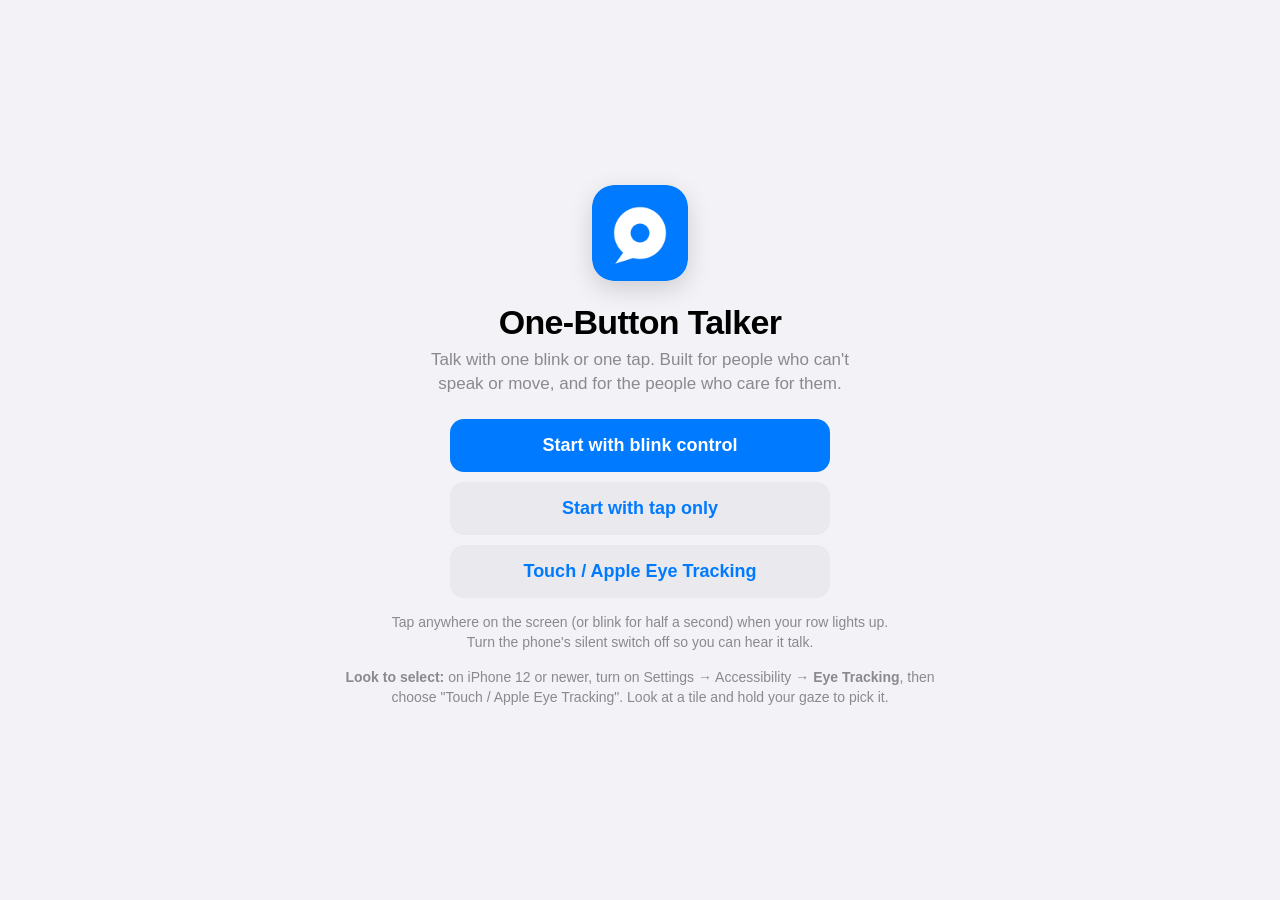
==== commit 77b26b62: "New look: Apple-style design with dark mode" ====
--- a/index.html
+++ b/index.html
@@ -5,7 +5,7 @@
 <meta name="viewport" content="width=device-width, initial-scale=1, maximum-scale=1, user-scalable=no, viewport-fit=cover">
 <title>One-Button Talker</title>
 <meta name="description" content="Talk with one blink or one tap. A free communication app for people who can't speak or move.">
-<meta name="theme-color" content="#f3f1ec">
+<meta name="theme-color" content="#f2f2f7">
 <meta name="apple-mobile-web-app-capable" content="yes">
 <meta name="mobile-web-app-capable" content="yes">
 <meta name="apple-mobile-web-app-status-bar-style" content="default">
@@ -13,9 +13,6 @@
 <link rel="manifest" href="manifest.webmanifest">
 <link rel="apple-touch-icon" href="icons/icon-180.png">
 <link rel="icon" href="icons/favicon.png">
-<link rel="preconnect" href="https://fonts.googleapis.com">
-<link rel="preconnect" href="https://fonts.gstatic.com" crossorigin>
-<link rel="stylesheet" href="https://fonts.googleapis.com/css2?family=Atkinson+Hyperlegible:wght@400;700&display=swap">
 <link rel="stylesheet" href="style.css">
 </head>
 <body>
--- a/style.css
+++ b/style.css
@@ -1,29 +1,38 @@
 :root {
-  /* calm, high-contrast "paper" theme: easy to read from a hospital bed, day or night */
-  --bg: #f3f1ec;
+  /* Apple-style light theme (like the Health and Settings apps) */
+  --bg: #f2f2f7;
   --surface: #ffffff;
-  --line: #d6d1c7;
-  --ink: #1c1b19;
-  --muted: #6b665e;
-  --lit: #ffd21a;
-  --lit-ink: #1c1b19;
-  --accent: #1f4e8c;
-  --ok: #2f7d4f;
-  --warn: #b7791f;
-  --bad: #b3261e;
-  --alarm: #d0261c;
+  --line: rgba(60, 60, 67, .12);
+  --ink: #000000;
+  --muted: #8a8a8e;
+  --lit: #007aff;
+  --lit-ink: #ffffff;
+  --accent: #007aff;
+  --ok: #34c759;
+  --warn: #ff9500;
+  --bad: #ff3b30;
+  --alarm: #ff3b30;
+  --shadow: 0 1px 2px rgba(0, 0, 0, .05), 0 1px 8px rgba(0, 0, 0, .04);
+  --tint-red: #ffe9e7;
+  --tint-gray: #e9e9ee;
   --card: var(--surface);
   --card-line: var(--line);
-  --radius: 14px;
+  --radius: 18px;
   --gap: clamp(6px, 1.2vmin, 12px);
   --tile-font: clamp(14px, 1.2vw + 1.45vh, 30px);
+}
+@media (prefers-color-scheme: dark) {
+  /* night mode for dark hospital rooms */
+  :root { --bg: #000000; --surface: #1c1c1e; --line: rgba(84, 84, 88, .5); --ink: #ffffff; --muted: #98989f;
+          --lit: #0a84ff; --accent: #0a84ff; --ok: #30d158; --bad: #ff453a; --alarm: #ff453a;
+          --shadow: none; --tint-red: #3a1614; --tint-gray: #2c2c2e; }
 }
 * { box-sizing: border-box; -webkit-tap-highlight-color: transparent; }
 html, body { height: 100%; margin: 0; }
 body {
   background: var(--bg);
   color: var(--ink);
-  font-family: "Atkinson Hyperlegible", -apple-system, BlinkMacSystemFont, "Segoe UI", Roboto, sans-serif;
+  font-family: -apple-system, BlinkMacSystemFont, "SF Pro Text", "SF Pro Display", "Helvetica Neue", "Segoe UI", Roboto, sans-serif;
   overflow: hidden; user-select: none; -webkit-user-select: none; touch-action: manipulation;
 }
 #app {
@@ -37,10 +46,10 @@
 #topbar { display: flex; align-items: center; justify-content: space-between; gap: 10px; min-height: 40px; }
 #title { display: flex; align-items: center; gap: 10px; min-width: 0; flex: 1; }
 #title img { width: 30px; height: 30px; border-radius: 7px; }
-#pagename { font-weight: 700; font-size: 19px; white-space: nowrap;
+#pagename { font-weight: 700; font-size: 22px; letter-spacing: -.02em; white-space: nowrap;
             overflow: hidden; text-overflow: ellipsis; min-width: 0; }
 #pills { display: flex; gap: 8px; align-items: center; flex: none; }
-.pill { display: flex; align-items: center; gap: 7px; background: var(--surface); border: 1.5px solid var(--line);
+.pill { display: flex; align-items: center; gap: 7px; background: var(--surface); border: 0; box-shadow: var(--shadow);
         border-radius: 999px; padding: 4px 11px 4px 5px; font-size: 13px; color: var(--muted); white-space: nowrap; }
 .pill .dot { width: 9px; height: 9px; border-radius: 50%; background: var(--muted); flex: none; margin-left: 4px; }
 #campill video { width: 30px; height: 30px; border-radius: 50%; object-fit: cover; transform: scaleX(-1);
@@ -54,18 +63,19 @@
 #linkpill.show { display: flex; }
 
 /* ---------- message bar ---------- */
-#message { position: relative; background: var(--surface);
-           border: 2px solid var(--ink); border-radius: var(--radius);
+#message { position: relative; background: var(--surface); box-shadow: var(--shadow);
+           border: 0; border-radius: var(--radius);
            min-height: clamp(54px, 9vh, 92px); display: flex; align-items: center; padding: 8px 18px; overflow: hidden; }
-#msgtext { font-size: clamp(20px, 1.6vw + 2.3vh, 40px); font-weight: 700; line-height: 1.15;
+#msgtext { font-size: clamp(20px, 1.6vw + 2.3vh, 40px); font-weight: 700; letter-spacing: -.01em; line-height: 1.15;
            display: -webkit-box; -webkit-line-clamp: 2; -webkit-box-orient: vertical; overflow: hidden; word-break: break-word; }
 #msgtext.empty { color: var(--muted); font-weight: 400; }
-.caret { display: inline-block; width: 3px; height: 1em; background: var(--ink); vertical-align: -0.12em;
+.caret { display: inline-block; width: 3px; height: 1em; background: var(--accent); vertical-align: -0.12em;
          margin-left: 3px; animation: caret 1s steps(1) infinite; }
 @keyframes caret { 50% { opacity: 0; } }
 #msgcount { position: absolute; right: 14px; top: 8px; font-size: 12px; color: var(--muted); }
 #blinkbar { position: absolute; left: 0; bottom: 0; height: 6px; width: 0; background: var(--accent);
             border-radius: 0 3px 3px 0; transition: width .05s linear; }
+#message { overflow: hidden; }
 
 /* ---------- grid ---------- */
 #grid { flex: 1; display: flex; flex-direction: column; gap: var(--gap); min-height: 0; }
@@ -77,13 +87,13 @@
 .row.scale { flex: .85; }
 .row.scale .tile { font-size: min(calc(var(--tile-font) * 1.1), calc(100cqw / var(--n) * 0.5)); font-weight: 850;
                    white-space: nowrap; overflow-wrap: normal; padding: 2px;
-                   background: hsl(var(--hue, 0), 60%, 92%); border-color: hsl(var(--hue, 0), 55%, 42%); }
+                   background: hsl(var(--hue, 0), 70%, 46%); color: #fff; }
 .row.letters .tile { font-size: min(calc(var(--tile-font) * 1.15), calc(100cqw / var(--n) * 0.5)); }
 .tile {
   flex: 1; min-width: 0; position: relative; display: flex; flex-direction: column; align-items: center; justify-content: center;
   gap: 4px; text-align: center; padding: 4px 6px; border-radius: var(--radius);
-  background: var(--surface); border: 2px solid var(--line); color: var(--ink);
-  font-weight: 700; line-height: 1.12;
+  background: var(--surface); border: 0; box-shadow: var(--shadow); color: var(--ink);
+  font-weight: 600; line-height: 1.12; letter-spacing: -.01em;
   /* text shrinks to fit the tile's width, so words never get split */
   font-size: min(var(--tile-font), calc(100cqw / var(--n) * 0.19));
   word-break: normal; overflow-wrap: anywhere; hyphens: none;
@@ -96,23 +106,22 @@
 .tile.menu { font-size: min(calc(var(--tile-font) * 1.05), calc(100cqw / var(--n) * 0.16)); gap: 6px; }
 .tile.menu svg { width: 1.9em; height: 1.9em; }
 .tile.lit { background: var(--lit) !important; color: var(--lit-ink) !important;
-            border: 4px solid var(--ink) !important; }
-.tile.lit svg { stroke: var(--ink) !important; }
-.tile.quick { background: #eaf1ec; border-color: #9fbfa9; }
-#grid .tile.urgent { background: #fbe6e3; border-color: var(--alarm); color: #8e1b13; }
-.tile.control, .tile.nav, .tile.back { background: #e9edf3; border-color: #a9b6c9; }
-.tile.suggest { background: #e4eaf4; border-color: #8ea3c4; }
-.tile.history { background: #f6efdd; border-color: #d2bd8a; }
+            box-shadow: 0 0 0 3px var(--lit), 0 8px 24px rgba(0, 122, 255, .35) !important; }
+.tile.lit svg { stroke: #fff !important; }
+.tile.menu.lit svg { background: rgba(255, 255, 255, .22) !important; }
+.tile.quick { background: var(--surface); }
+#grid .tile.urgent { background: var(--tint-red); color: var(--bad); }
+.tile.control, .tile.nav, .tile.back { background: var(--tint-gray); box-shadow: none; }
+.tile.suggest { background: var(--surface); color: var(--accent); }
+.tile.history { background: var(--surface); }
 .tile.setting { background: var(--surface); }
-/* page colors: words stay black for contrast, only the icon carries the color */
-.tile.c-KEYBOARD svg { stroke: #1f4e8c; } .tile.c-NEEDS svg { stroke: #2f7d4f; } .tile.c-FEELINGS svg { stroke: #a8690f; }
-.tile.c-PAIN svg { stroke: #b3261e; } .tile.c-PEOPLE svg { stroke: #6b4fa0; } .tile.c-CHAT svg { stroke: #1b6f80; }
-.tile.c-YESNO svg { stroke: #4d6b1f; } .tile.c-SETTINGS svg { stroke: #6b665e; } .tile.c-REST svg { stroke: #3d4f7a; }
-.p-NEEDS .tile.phrase { border-left: 8px solid #2f7d4f; }
-.p-FEELINGS .tile.phrase { border-left: 8px solid #a8690f; }
-.p-PAIN .tile.phrase { border-left: 8px solid #b3261e; }
-.p-PEOPLE .tile.phrase { border-left: 8px solid #6b4fa0; }
-.p-CHAT .tile.phrase { border-left: 8px solid #1b6f80; }
+/* home screen: a colored rounded-square icon on each tile, like the iPhone Settings app */
+.tile.menu svg { box-sizing: content-box; width: 1.15em; height: 1.15em; padding: .38em; border-radius: .5em;
+                 stroke: #fff; stroke-width: 2.2; background: var(--c, #8e8e93); }
+.tile.c-KEYBOARD { --c: #007aff; } .tile.c-NEEDS { --c: #34c759; } .tile.c-FEELINGS { --c: #ff9500; }
+.tile.c-PAIN { --c: #ff3b30; } .tile.c-PEOPLE { --c: #af52de; } .tile.c-CHAT { --c: #5ac8fa; }
+.tile.c-YESNO { --c: #30b0c7; } .tile.c-SETTINGS { --c: #8e8e93; } .tile.c-REST { --c: #5856d6; }
+.tile.c-MYPHRASES { --c: #ff2d55; }
 
 /* ---------- footer ---------- */
 #footer { display: flex; justify-content: space-between; gap: 10px; color: var(--muted); font-size: 13px;
@@ -124,33 +133,33 @@
            padding: calc(env(safe-area-inset-top) + 14px) 16px calc(env(safe-area-inset-bottom) + 14px); }
 .overlay.show { display: flex; }
 .sheet { margin: auto; max-width: 640px; width: 100%; max-height: 100%; overflow: auto; text-align: center;
-         background: var(--surface); border: 1.5px solid var(--line); border-radius: 18px; padding: 22px;
-         box-shadow: 0 10px 40px rgba(0,0,0,.12); }
+         background: var(--surface); border: 0; border-radius: 20px; padding: 22px;
+         box-shadow: 0 10px 40px rgba(0,0,0,.12); color: var(--ink); }
 .sheet h2 { margin: 4px 0 12px; font-size: 24px; }
-.sheet p { color: #3d3a35; line-height: 1.45; margin: 8px 0; }
+.sheet p { color: var(--muted); line-height: 1.45; margin: 8px 0; }
 .sheet .hint { color: var(--muted); font-size: 14px; margin-top: 14px; }
-.btn { font: inherit; font-weight: 700; border: 0; border-radius: 12px; padding: 13px 18px; cursor: pointer;
+.btn { font: inherit; font-weight: 600; border: 0; border-radius: 14px; padding: 13px 18px; cursor: pointer;
        background: var(--accent); color: #fff; }
-.btn.ghost { background: var(--surface); color: var(--ink); border: 2px solid var(--ink); }
+.btn.ghost { background: var(--tint-gray); color: var(--accent); border: 0; }
 .btns { display: flex; gap: 10px; justify-content: center; flex-wrap: wrap; margin-top: 14px; }
 
 /* yes / no */
 #yesno { background: var(--bg); flex-direction: column; gap: var(--gap); }
-#yesno .q { background: var(--surface); border: 2px solid var(--ink); border-radius: var(--radius);
+#yesno .q { background: var(--surface); border: 0; box-shadow: var(--shadow); border-radius: var(--radius);
             padding: 14px; text-align: center; font-size: clamp(22px, 2vw + 2.5vh, 44px); font-weight: 800; display: none; }
 #yesno.asked .q { display: block; }
 #yesno .big { flex: 1; display: flex; gap: var(--gap); min-height: 0; container-type: inline-size; }
 #yesno .big .tile { font-size: min(clamp(48px, 7vw + 6vh, 150px), 16cqw); font-weight: 700; }
-#yn-yes { background: #e3f0e7; border-color: var(--ok); } #yn-no { background: #fbe6e3; border-color: var(--bad); }
+#yn-yes { background: var(--ok); color: #fff; } #yn-no { background: var(--bad); color: #fff; }
 #yn-back { flex: none; height: clamp(54px, 10vh, 90px); font-size: clamp(20px, 3vh, 30px); }
 
 /* rest */
-#rest { background: rgba(28, 27, 25, .96); color: #f3f1ec; align-items: center; justify-content: center; flex-direction: column; gap: 14px; }
-#rest .moon { width: 64px; height: 64px; stroke: var(--lit); fill: none; stroke-width: 1.6; }
+#rest { background: rgba(0, 0, 0, .94); color: #fff; align-items: center; justify-content: center; flex-direction: column; gap: 14px; }
+#rest .moon { width: 64px; height: 64px; stroke: #5e5ce6; fill: none; stroke-width: 1.6; }
 #rest h2 { margin: 0; font-size: 34px; }
-#rest p { margin: 0; color: #c9c4ba; font-size: 18px; text-align: center; }
+#rest p { margin: 0; color: #98989f; font-size: 18px; text-align: center; }
 #restbar { width: min(360px, 70vw); height: 8px; border-radius: 4px; background: rgba(255,255,255,.15); overflow: hidden; }
-#restbar i { display: block; height: 100%; width: 0; background: var(--lit); }
+#restbar i { display: block; height: 100%; width: 0; background: #5e5ce6; }
 
 /* alarm + banner */
 #alarm { position: fixed; inset: 0; pointer-events: none; z-index: 30; display: none;
@@ -160,19 +169,19 @@
               font-weight: 900; font-size: 26px; padding: 8px 22px; border-radius: 12px; white-space: nowrap; }
 @keyframes flash { 50% { opacity: 0; } }
 #banner { position: fixed; left: 50%; top: 50%; transform: translate(-50%, -50%) scale(.96); z-index: 25;
-          width: min(680px, 92vw); background: var(--ink); color: #fff; border-radius: 18px; border: 4px solid var(--lit);
+          width: min(680px, 92vw); background: var(--accent); color: #fff; border-radius: 22px; border: 0;
           padding: 18px 22px 22px; text-align: center; box-shadow: 0 20px 60px rgba(0,0,0,.3);
           opacity: 0; pointer-events: none; transition: opacity .25s, transform .25s; }
 #banner.show { opacity: 1; transform: translate(-50%, -50%) scale(1); }
-#banner small { display: block; letter-spacing: .12em; font-size: 12px; font-weight: 700; color: var(--lit); margin-bottom: 6px; }
+#banner small { display: block; letter-spacing: .12em; font-size: 12px; font-weight: 700; color: rgba(255,255,255,.8); margin-bottom: 6px; }
 #banner div { font-size: clamp(22px, 2vw + 2vh, 40px); font-weight: 700; }
 
 /* start screen */
 #start { background: var(--bg); align-items: center; justify-content: center; }
 #start .sheet { background: transparent; border: 0; box-shadow: none; }
-#start img { width: 88px; height: 88px; border-radius: 20px; }
-#start h1 { font-size: 34px; margin: 18px 0 6px; }
-#start .tag { color: #3d3a35; font-size: 17px; margin: 0 auto 22px; max-width: 460px; }
+#start img { width: 96px; height: 96px; border-radius: 22px; box-shadow: 0 8px 24px rgba(0,0,0,.15); }
+#start h1 { font-size: 34px; letter-spacing: -.02em; margin: 18px 0 6px; }
+#start .tag { color: var(--muted); font-size: 17px; margin: 0 auto 22px; max-width: 460px; }
 #start .btn { width: min(380px, 90vw); font-size: 18px; padding: 16px; }
 #start .btns { flex-direction: column; align-items: center; }
 #installhint { display: none; color: var(--muted); font-size: 14px; margin-top: 18px; }
@@ -188,7 +197,7 @@
 #calibtable td { padding: 4px 12px; text-align: left; }
 
 /* link / qr */
-#qr { background: #fff; border: 1.5px solid var(--line); border-radius: 14px; padding: 12px; display: inline-block; margin: 6px auto; }
+#qr { background: #fff; border: 0; border-radius: 16px; padding: 12px; display: inline-block; margin: 6px auto; }
 #qr svg { display: block; width: min(260px, 60vw); height: auto; }
 #linkurl { font-size: 12px; color: var(--muted); word-break: break-all; margin: 6px 0; user-select: text; -webkit-user-select: text; }
 
@@ -217,5 +226,5 @@
 }
 /* My Phrases editor */
 #phrasebox { width: 100%; font: inherit; font-size: 18px; padding: 12px; border-radius: 14px;
-             border: 2px solid var(--line); background: var(--surface); color: var(--ink);
+             border: 0; background: var(--tint-gray); color: var(--ink);
              user-select: text; -webkit-user-select: text; }
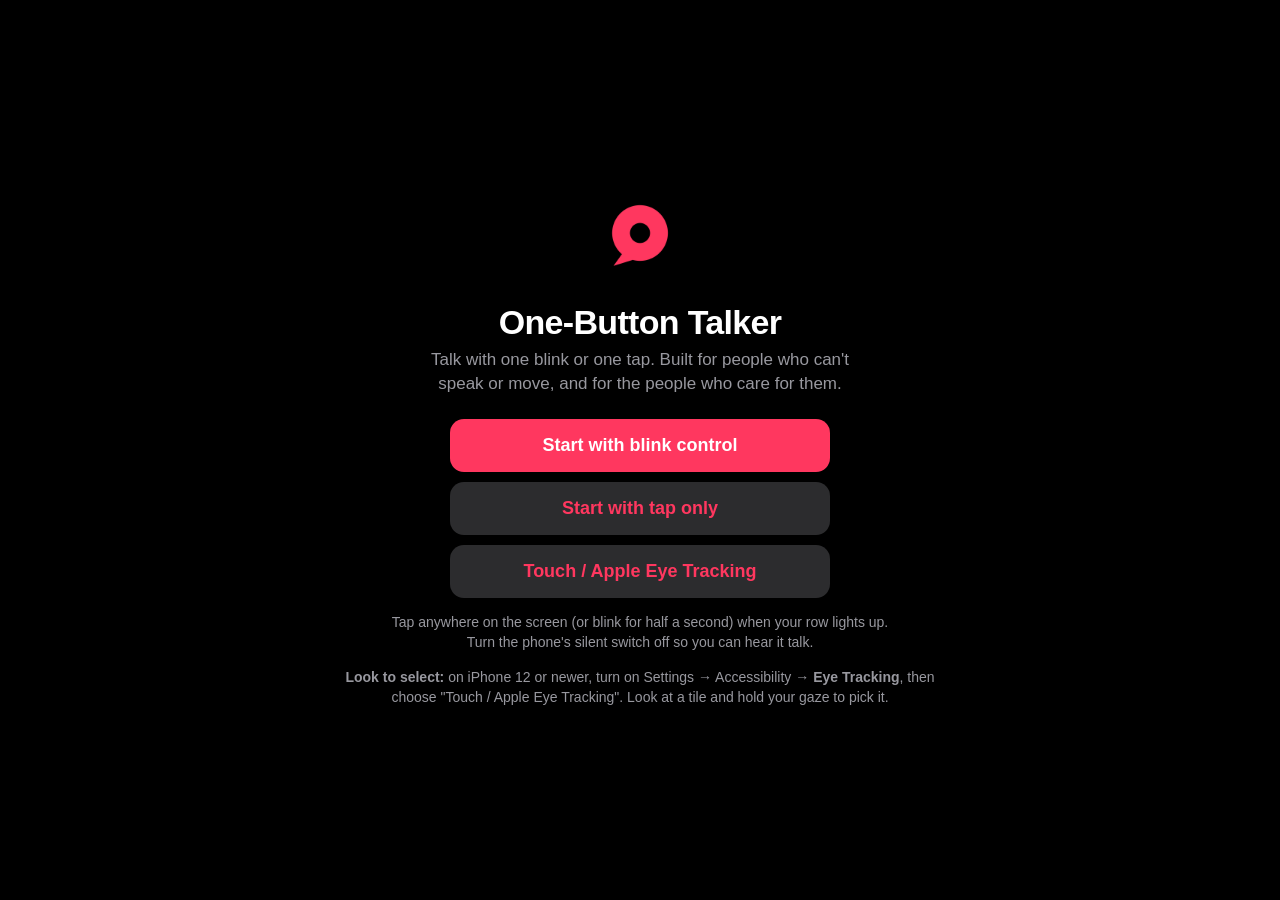
==== commit 812bb08d: "Black and pink Health look" ====
--- a/index.html
+++ b/index.html
@@ -5,10 +5,10 @@
 <meta name="viewport" content="width=device-width, initial-scale=1, maximum-scale=1, user-scalable=no, viewport-fit=cover">
 <title>One-Button Talker</title>
 <meta name="description" content="Talk with one blink or one tap. A free communication app for people who can't speak or move.">
-<meta name="theme-color" content="#f2f2f7">
+<meta name="theme-color" content="#000000">
 <meta name="apple-mobile-web-app-capable" content="yes">
 <meta name="mobile-web-app-capable" content="yes">
-<meta name="apple-mobile-web-app-status-bar-style" content="default">
+<meta name="apple-mobile-web-app-status-bar-style" content="black-translucent">
 <meta name="apple-mobile-web-app-title" content="Talker">
 <link rel="manifest" href="manifest.webmanifest">
 <link rel="apple-touch-icon" href="icons/icon-180.png">
--- a/style.css
+++ b/style.css
@@ -1,13 +1,13 @@
 :root {
-  /* Apple-style light theme (like the Health and Settings apps) */
+  /* Apple Health-style theme: gray background, white cards, pink accent */
   --bg: #f2f2f7;
   --surface: #ffffff;
   --line: rgba(60, 60, 67, .12);
   --ink: #000000;
   --muted: #8a8a8e;
-  --lit: #007aff;
+  --lit: #ff2d55;
   --lit-ink: #ffffff;
-  --accent: #007aff;
+  --accent: #ff2d55;
   --ok: #34c759;
   --warn: #ff9500;
   --bad: #ff3b30;
@@ -21,10 +21,10 @@
   --gap: clamp(6px, 1.2vmin, 12px);
   --tile-font: clamp(14px, 1.2vw + 1.45vh, 30px);
 }
-@media (prefers-color-scheme: dark) {
+@media all {   /* always the black + pink Health look */
   /* night mode for dark hospital rooms */
   :root { --bg: #000000; --surface: #1c1c1e; --line: rgba(84, 84, 88, .5); --ink: #ffffff; --muted: #98989f;
-          --lit: #0a84ff; --accent: #0a84ff; --ok: #30d158; --bad: #ff453a; --alarm: #ff453a;
+          --lit: #ff375f; --accent: #ff375f; --ok: #30d158; --bad: #ff453a; --alarm: #ff453a;
           --shadow: none; --tint-red: #3a1614; --tint-gray: #2c2c2e; }
 }
 * { box-sizing: border-box; -webkit-tap-highlight-color: transparent; }
@@ -43,10 +43,11 @@
 }
 
 /* ---------- top bar ---------- */
-#topbar { display: flex; align-items: center; justify-content: space-between; gap: 10px; min-height: 40px; }
+#topbar { display: flex; align-items: flex-end; justify-content: space-between; gap: 10px; min-height: 44px; }
+#title img { display: none; }
 #title { display: flex; align-items: center; gap: 10px; min-width: 0; flex: 1; }
 #title img { width: 30px; height: 30px; border-radius: 7px; }
-#pagename { font-weight: 700; font-size: 22px; letter-spacing: -.02em; white-space: nowrap;
+#pagename { font-weight: 800; font-size: clamp(22px, 2.2vh + 12px, 34px); letter-spacing: -.025em; white-space: nowrap;
             overflow: hidden; text-overflow: ellipsis; min-width: 0; }
 #pills { display: flex; gap: 8px; align-items: center; flex: none; }
 .pill { display: flex; align-items: center; gap: 7px; background: var(--surface); border: 0; box-shadow: var(--shadow);
@@ -106,7 +107,7 @@
 .tile.menu { font-size: min(calc(var(--tile-font) * 1.05), calc(100cqw / var(--n) * 0.16)); gap: 6px; }
 .tile.menu svg { width: 1.9em; height: 1.9em; }
 .tile.lit { background: var(--lit) !important; color: var(--lit-ink) !important;
-            box-shadow: 0 0 0 3px var(--lit), 0 8px 24px rgba(0, 122, 255, .35) !important; }
+            box-shadow: 0 0 0 3px var(--lit), 0 8px 24px rgba(255, 45, 85, .35) !important; }
 .tile.lit svg { stroke: #fff !important; }
 .tile.menu.lit svg { background: rgba(255, 255, 255, .22) !important; }
 .tile.quick { background: var(--surface); }
@@ -115,13 +116,26 @@
 .tile.suggest { background: var(--surface); color: var(--accent); }
 .tile.history { background: var(--surface); }
 .tile.setting { background: var(--surface); }
-/* home screen: a colored rounded-square icon on each tile, like the iPhone Settings app */
-.tile.menu svg { box-sizing: content-box; width: 1.15em; height: 1.15em; padding: .38em; border-radius: .5em;
-                 stroke: #fff; stroke-width: 2.2; background: var(--c, #8e8e93); }
-.tile.c-KEYBOARD { --c: #007aff; } .tile.c-NEEDS { --c: #34c759; } .tile.c-FEELINGS { --c: #ff9500; }
-.tile.c-PAIN { --c: #ff3b30; } .tile.c-PEOPLE { --c: #af52de; } .tile.c-CHAT { --c: #5ac8fa; }
-.tile.c-YESNO { --c: #30b0c7; } .tile.c-SETTINGS { --c: #8e8e93; } .tile.c-REST { --c: #5856d6; }
+/* home screen: Apple Health-style cards. Small colored icon + name on top, gray preview below */
+.tile.menu { align-items: stretch; justify-content: space-between; text-align: left; padding: .7em .8em;
+             font-size: min(calc(var(--tile-font) * 1.05), calc(100cqw / var(--n) * 0.15)); }
+.tile.menu .hd { display: flex; align-items: center; gap: .4em; color: var(--c, var(--muted)); font-weight: 700;
+                 font-size: .78em; letter-spacing: 0; }
+.tile.menu .hd .lbl { flex: 1; -webkit-line-clamp: 1; }
+.tile.menu .chev { font-style: normal; color: var(--muted); font-weight: 400; font-size: 1.3em; line-height: 1; opacity: .6; }
+.tile.menu svg { width: 1.15em; height: 1.15em; stroke: var(--c, var(--muted)); fill: none; stroke-width: 2.3; }
+.tile.menu .sub { color: var(--ink); font-weight: 700; font-size: 1em; line-height: 1.15; letter-spacing: -.015em;
+                  overflow: hidden; display: -webkit-box; -webkit-line-clamp: 2; -webkit-box-orient: vertical; }
+.tile.menu.lit .hd, .tile.menu.lit .chev, .tile.menu.lit .sub { color: #fff; }
+/* the same category colors the Health app uses */
+.tile.c-KEYBOARD { --c: #007aff; } .tile.c-NEEDS { --c: #34c759; } .tile.c-FEELINGS { --c: #00c7be; }
+.tile.c-PAIN { --c: #ff3b30; } .tile.c-PEOPLE { --c: #af52de; } .tile.c-CHAT { --c: #ff9500; }
+.tile.c-YESNO { --c: #5ac8fa; } .tile.c-SETTINGS { --c: #8e8e93; } .tile.c-REST { --c: #5e5ce6; }
 .tile.c-MYPHRASES { --c: #ff2d55; }
+/* phrase pages: a thin bar of the page's color, like Health's charts */
+#grid.p-NEEDS { --c: #34c759; } #grid.p-FEELINGS { --c: #00c7be; } #grid.p-PAIN { --c: #ff3b30; }
+#grid.p-PEOPLE { --c: #af52de; } #grid.p-CHAT { --c: #ff9500; } #grid[class*="p-MY"] { --c: #ff2d55; }
+#grid .tile.phrase { box-shadow: var(--shadow), inset 0 4px 0 var(--c, transparent); }
 
 /* ---------- footer ---------- */
 #footer { display: flex; justify-content: space-between; gap: 10px; color: var(--muted); font-size: 13px;
@@ -213,10 +227,15 @@
 }
 @media (orientation: portrait) {
   :root { --tile-font: clamp(13px, 1.9vw + 1vh, 26px); }
+  /* narrow phone cards: drop the arrow so the colored name fits */
+  .tile.menu { padding: .6em .55em; font-size: min(var(--tile-font), calc(100cqw / var(--n) * 0.15)); }
+  .tile.menu .chev { display: none; }
+  .tile.menu .hd { font-size: .8em; gap: .3em; }
+  .tile.menu .hd svg { width: 1em; height: 1em; }
 }
 @media (max-width: 560px) {
   #linktext { display: none; }
-  #pagename { font-size: 17px; }
+  #pagename { font-size: 26px; }
   #camtext { max-width: 96px; overflow: hidden; text-overflow: ellipsis; }
   #title img { width: 26px; height: 26px; }
 }
